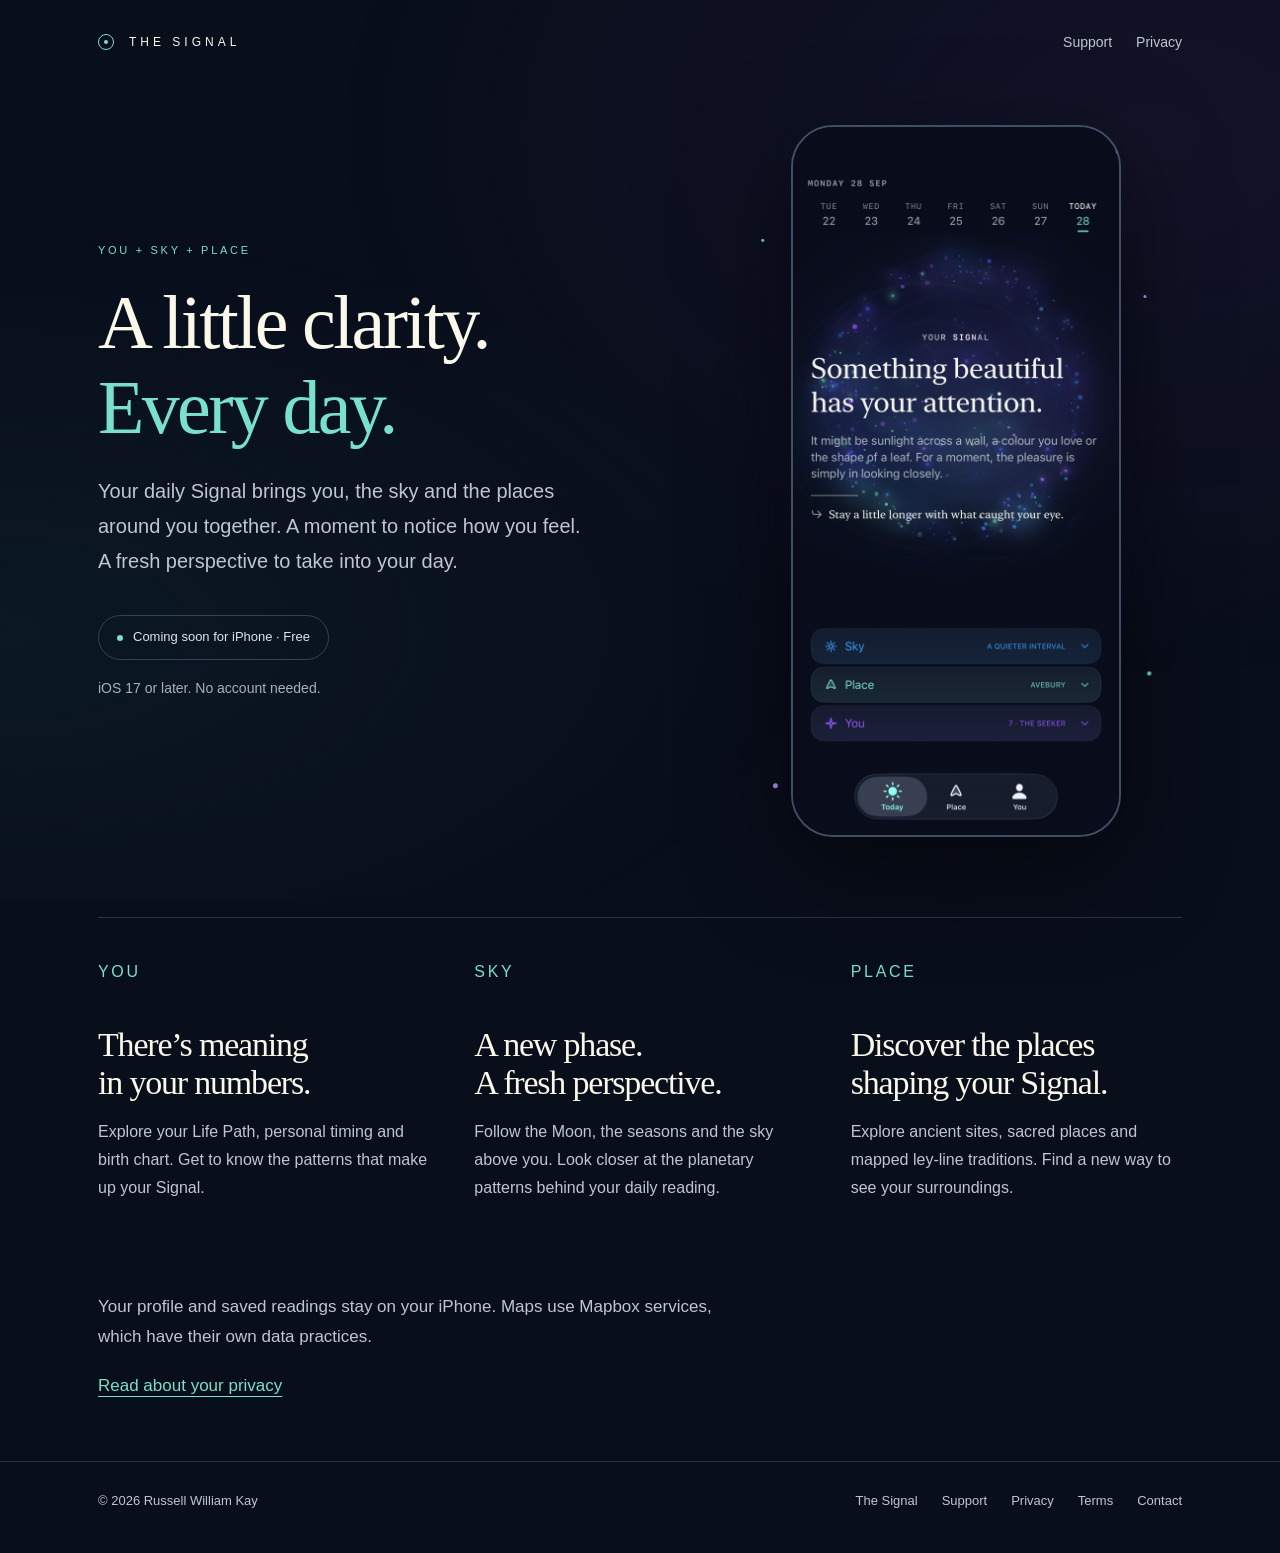
==== index.html @ af5af0f9 "Publish The Signal support, privacy and app information" ====
<!doctype html>
<html lang="en-GB"><head><meta charset="utf-8"><meta name="viewport" content="width=device-width,initial-scale=1"><meta name="theme-color" content="#090e1b"><title>A little clarity. Every day. · The Signal</title><meta name="description" content="Your daily Signal brings you, the sky and the places around you together. Astrology, numerology and spiritual place discovery for iPhone."><link rel="canonical" href="https://rwk506787.github.io/the-signal-site/"><meta property="og:title" content="A little clarity. Every day. · The Signal"><meta property="og:description" content="Your daily Signal brings you, the sky and the places around you together. Astrology, numerology and spiritual place discovery for iPhone."><meta property="og:type" content="website"><link rel="icon" href="favicon.svg" type="image/svg+xml"><link rel="stylesheet" href="styles.css"></head>
<body><a class="skip" href="#main">Skip to content</a><header><div class="shell"><a class="brand" href="index.html"><span class="mark" aria-hidden="true"></span>THE SIGNAL</a><nav aria-label="Main navigation"><a href="support.html">Support</a><a href="privacy.html">Privacy</a></nav></div></header><main id="main" class="shell"><section class="hero"><div><p class="eyebrow">You + Sky + Place</p><h1>A little clarity.<br><span>Every day.</span></h1><p class="intro">Your daily Signal brings you, the sky and the places around you together. A moment to notice how you feel. A fresh perspective to take into your day.</p><p class="coming">Coming soon for iPhone · Free</p><p class="small">iOS 17 or later. No account needed.</p></div><div class="device-space"><div class="stars" aria-hidden="true"></div><img class="device" src="assets/daily-signal.png" width="1320" height="2868" alt="The Signal Today screen showing the reading Something beautiful has your attention, with You, Sky and Place influences."></div></section><section class="features" aria-label="Explore The Signal"><div><p class="eyebrow">You</p><h2>There’s meaning<br>in your numbers.</h2><p>Explore your Life Path, personal timing and birth chart. Get to know the patterns that make up your Signal.</p></div><div><p class="eyebrow">Sky</p><h2>A new phase.<br>A fresh perspective.</h2><p>Follow the Moon, the seasons and the sky above you. Look closer at the planetary patterns behind your daily reading.</p></div><div><p class="eyebrow">Place</p><h2>Discover the places<br>shaping your Signal.</h2><p>Explore ancient sites, sacred places and mapped ley-line traditions. Find a new way to see your surroundings.</p></div></section><section class="home-cta"><p>Your profile and saved readings stay on your iPhone. Maps use Mapbox services, which have their own data practices.</p><a href="privacy.html">Read about your privacy</a></section></main><footer><div class="shell"><p>© 2026 Russell William Kay</p><nav aria-label="Footer"><a href="index.html">The Signal</a><a href="support.html">Support</a><a href="privacy.html">Privacy</a><a href="terms.html">Terms</a><a href="mailto:thesignalapp@outlook.com">Contact</a></nav></div></footer></body></html>
---- styles.css ----
*{box-sizing:border-box}html{color-scheme:dark;scroll-behavior:smooth}body{margin:0;background:#090e1b;color:#faf7eb;font:17px/1.75 -apple-system,BlinkMacSystemFont,"Segoe UI",sans-serif}body:before{content:"";position:fixed;inset:0;z-index:-1;pointer-events:none;background:radial-gradient(ellipse at 90% 15%,#39265b35,transparent 50%),radial-gradient(ellipse at 0% 70%,#16595425,transparent 45%)}a{color:#79e0cc;text-underline-offset:5px}a:hover{color:#b5fff0}a:focus-visible,summary:focus-visible{outline:2px solid #79e0cc;outline-offset:5px;border-radius:4px}.skip{position:absolute;left:16px;top:-80px;background:#111b2e;padding:10px;z-index:10}.skip:focus{top:12px}.shell{max-width:1140px;margin:auto;padding:0 28px}header{padding:30px 0}header .shell{display:flex;align-items:center;justify-content:space-between;gap:25px}.brand{text-decoration:none;color:#faf7eb;font-size:12px;letter-spacing:4px;white-space:nowrap;display:flex;align-items:center;gap:15px}.mark{width:16px;height:16px;border:1px solid #79e0cc;border-radius:50%;position:relative}.mark:after{content:"";position:absolute;inset:5px;background:#79e0cc;border-radius:50%}nav{display:flex;gap:24px;flex-wrap:wrap;font-size:14px}nav a{text-decoration:none;color:#c0c5d2}nav a[aria-current=page]{color:#79e0cc}h1,h2,h3{font-family:Georgia,"Times New Roman",serif;font-weight:400;line-height:1.12;letter-spacing:-.035em}h1{font-size:clamp(44px,6vw,76px);margin:20px 0 24px}h2{font-size:34px;margin:40px 0 16px}h3{font-size:27px;margin:0 0 16px}p,li{color:#c0c5d2}p{margin:0 0 20px}.eyebrow{font-size:11px;letter-spacing:2.7px;text-transform:uppercase;color:#79e0cc;margin:0 0 20px}.hero{display:grid;grid-template-columns:1.1fr .9fr;gap:80px;align-items:center;min-height:690px;padding:40px 0 80px}.hero h1 span{color:#79e0cc}.hero .intro{font-size:20px;max-width:490px}.coming{display:inline-flex;gap:10px;align-items:center;font-size:13px;color:#dde5ec;border:1px solid #364153;border-radius:30px;padding:10px 18px;margin:16px 0}.coming:before{content:"";width:6px;height:6px;background:#79e0cc;border-radius:50%}.device-space{position:relative;max-width:330px;margin:auto}.device-space:before{content:"";position:absolute;inset:-8%;border-radius:50%;background:radial-gradient(ellipse,#7257ba45,transparent 67%);filter:blur(20px)}.device{position:relative;width:100%;height:auto;display:block;border:2px solid #414e63;border-radius:42px;box-shadow:0 32px 100px #0008}.stars{position:absolute;inset:-45px;background:radial-gradient(circle at 4% 20%,#79e0cc 1px,transparent 2px),radial-gradient(circle at 96% 74%,#79e0cc 1px,transparent 3px),radial-gradient(circle at 13% 69%,#b293f8 1px,transparent 2px),radial-gradient(circle at 88% 9%,#faf7eb 1px,transparent 2px),radial-gradient(circle at 95% 27%,#b293f8 1px,transparent 2px),radial-gradient(circle at 7% 88%,#b293f8 2px,transparent 3px);animation:breathe 8s ease-in-out infinite;pointer-events:none}.features{display:grid;grid-template-columns:repeat(3,1fr);gap:45px;padding:40px 0 70px;border-top:1px solid #293347}.features p{font-size:16px}.article{max-width:760px;margin:45px auto 85px}.article h1{font-size:clamp(42px,6vw,60px)}.article h2{font-size:28px}.lede{font-size:20px}.note{padding:22px 26px;border-left:2px solid #79e0cc;background:#121c2d;margin:28px 0}.note p:last-child{margin:0}footer{border-top:1px solid #293347;padding:28px 0 40px}footer .shell{display:flex;justify-content:space-between;gap:28px;flex-wrap:wrap}footer p{font-size:13px;margin:0}footer nav{font-size:13px}.contact{overflow-wrap:anywhere}.small{font-size:14px;color:#a5afbf}.home-cta{padding-bottom:60px;max-width:650px}@keyframes breathe{50%{opacity:.35;transform:translateY(8px)}}@media(prefers-reduced-motion:reduce){html{scroll-behavior:auto}.stars{animation:none}}@media(max-width:720px){.shell{padding:0 23px}header{padding:24px 0}header .shell{align-items:flex-start}header nav{gap:15px;font-size:13px}.brand{font-size:10px;letter-spacing:2px;gap:10px}.hero{grid-template-columns:1fr;gap:38px;padding:35px 0 65px;min-height:0}.hero h1{font-size:54px}.hero .intro{font-size:18px}.device-space{max-width:280px}.features{grid-template-columns:1fr;gap:25px}.article{margin:25px auto 55px}.article h1{font-size:44px}.article h2{font-size:27px}footer .shell{flex-direction:column;gap:16px}}
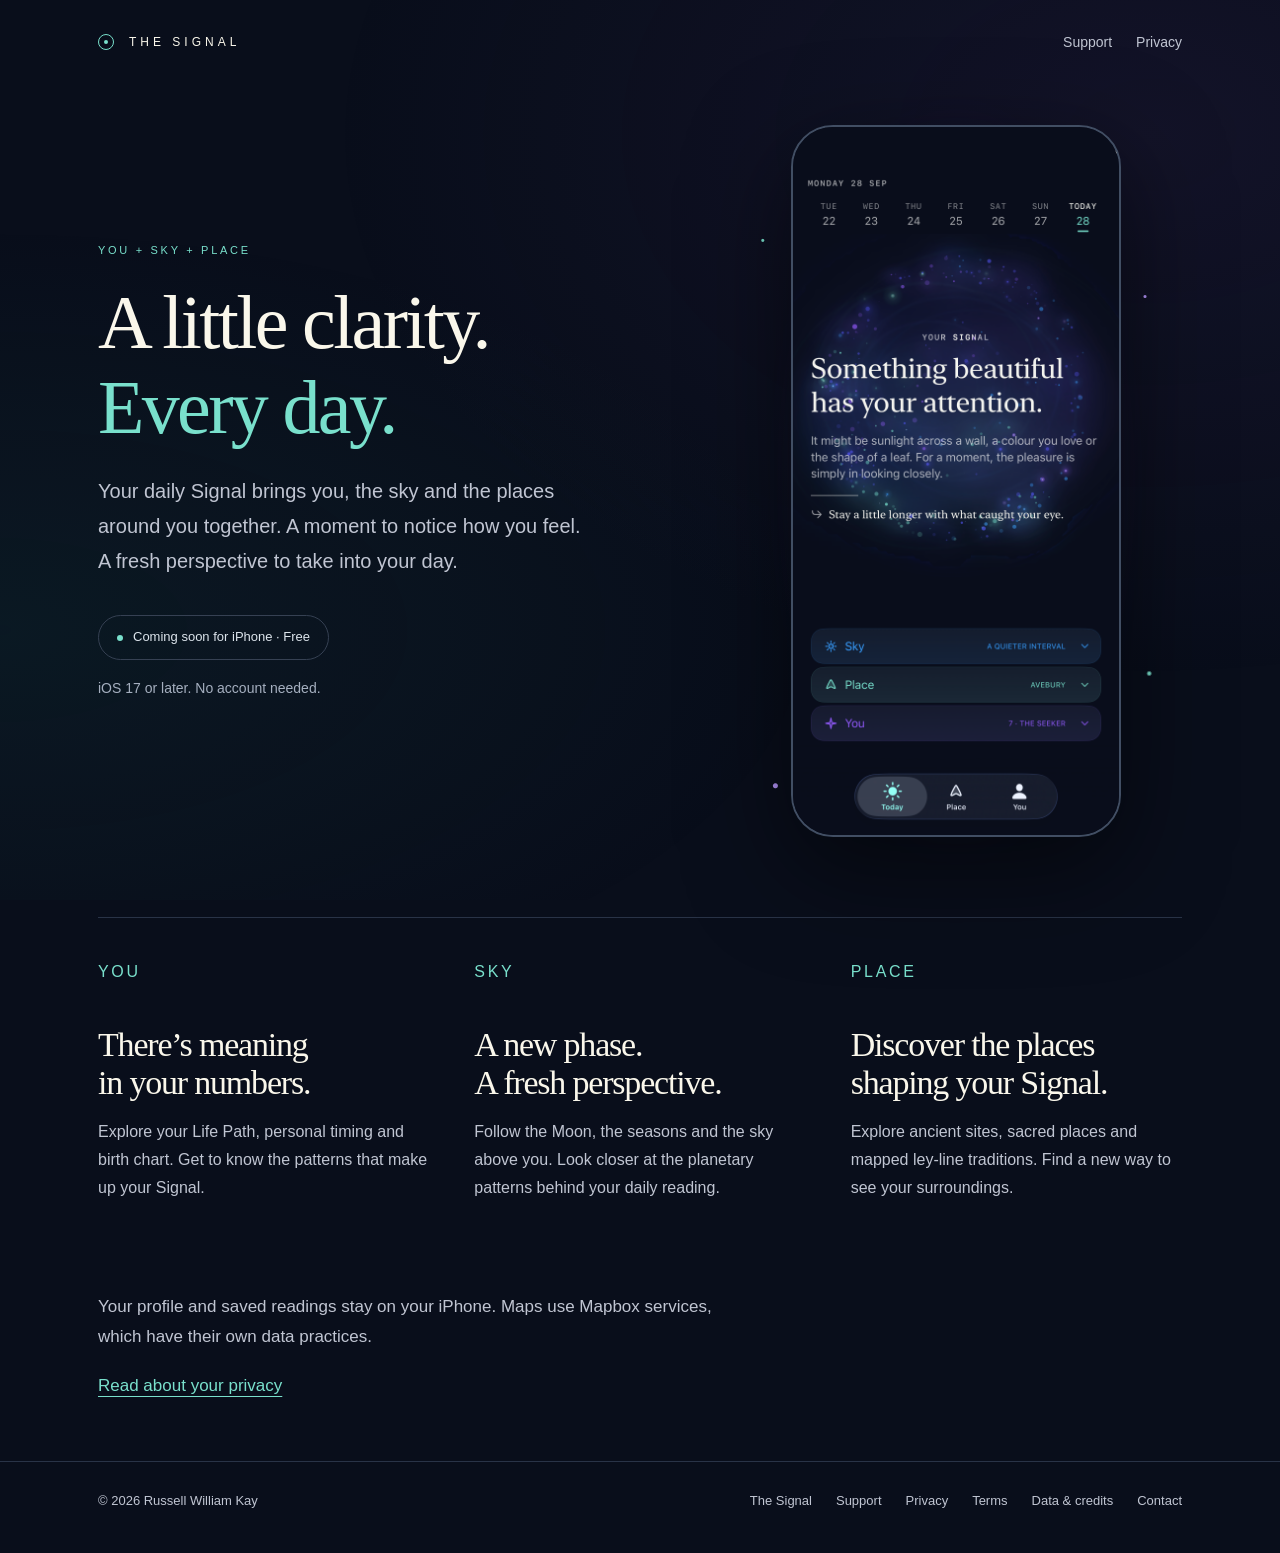
==== commit 0c4c9445: "Update The Signal public website" ====
--- a/index.html
+++ b/index.html
@@ -1,3 +1,3 @@
 <!doctype html>
 <html lang="en-GB"><head><meta charset="utf-8"><meta name="viewport" content="width=device-width,initial-scale=1"><meta name="theme-color" content="#090e1b"><title>A little clarity. Every day. · The Signal</title><meta name="description" content="Your daily Signal brings you, the sky and the places around you together. Astrology, numerology and spiritual place discovery for iPhone."><link rel="canonical" href="https://rwk506787.github.io/the-signal-site/"><meta property="og:title" content="A little clarity. Every day. · The Signal"><meta property="og:description" content="Your daily Signal brings you, the sky and the places around you together. Astrology, numerology and spiritual place discovery for iPhone."><meta property="og:type" content="website"><link rel="icon" href="favicon.svg" type="image/svg+xml"><link rel="stylesheet" href="styles.css"></head>
-<body><a class="skip" href="#main">Skip to content</a><header><div class="shell"><a class="brand" href="index.html"><span class="mark" aria-hidden="true"></span>THE SIGNAL</a><nav aria-label="Main navigation"><a href="support.html">Support</a><a href="privacy.html">Privacy</a></nav></div></header><main id="main" class="shell"><section class="hero"><div><p class="eyebrow">You + Sky + Place</p><h1>A little clarity.<br><span>Every day.</span></h1><p class="intro">Your daily Signal brings you, the sky and the places around you together. A moment to notice how you feel. A fresh perspective to take into your day.</p><p class="coming">Coming soon for iPhone · Free</p><p class="small">iOS 17 or later. No account needed.</p></div><div class="device-space"><div class="stars" aria-hidden="true"></div><img class="device" src="assets/daily-signal.png" width="1320" height="2868" alt="The Signal Today screen showing the reading Something beautiful has your attention, with You, Sky and Place influences."></div></section><section class="features" aria-label="Explore The Signal"><div><p class="eyebrow">You</p><h2>There’s meaning<br>in your numbers.</h2><p>Explore your Life Path, personal timing and birth chart. Get to know the patterns that make up your Signal.</p></div><div><p class="eyebrow">Sky</p><h2>A new phase.<br>A fresh perspective.</h2><p>Follow the Moon, the seasons and the sky above you. Look closer at the planetary patterns behind your daily reading.</p></div><div><p class="eyebrow">Place</p><h2>Discover the places<br>shaping your Signal.</h2><p>Explore ancient sites, sacred places and mapped ley-line traditions. Find a new way to see your surroundings.</p></div></section><section class="home-cta"><p>Your profile and saved readings stay on your iPhone. Maps use Mapbox services, which have their own data practices.</p><a href="privacy.html">Read about your privacy</a></section></main><footer><div class="shell"><p>© 2026 Russell William Kay</p><nav aria-label="Footer"><a href="index.html">The Signal</a><a href="support.html">Support</a><a href="privacy.html">Privacy</a><a href="terms.html">Terms</a><a href="mailto:thesignalapp@outlook.com">Contact</a></nav></div></footer></body></html>
+<body><a class="skip" href="#main">Skip to content</a><header><div class="shell"><a class="brand" href="index.html"><span class="mark" aria-hidden="true"></span>THE SIGNAL</a><nav aria-label="Main navigation"><a href="support.html">Support</a><a href="privacy.html">Privacy</a></nav></div></header><main id="main" class="shell"><section class="hero"><div><p class="eyebrow">You + Sky + Place</p><h1>A little clarity.<br><span>Every day.</span></h1><p class="intro">Your daily Signal brings you, the sky and the places around you together. A moment to notice how you feel. A fresh perspective to take into your day.</p><p class="coming">Coming soon for iPhone · Free</p><p class="small">iOS 17 or later. No account needed.</p></div><div class="device-space"><div class="stars" aria-hidden="true"></div><img class="device" src="assets/daily-signal.png" width="1320" height="2868" alt="The Signal Today screen showing the reading Something beautiful has your attention, with You, Sky and Place influences."></div></section><section class="features" aria-label="Explore The Signal"><div><p class="eyebrow">You</p><h2>There’s meaning<br>in your numbers.</h2><p>Explore your Life Path, personal timing and birth chart. Get to know the patterns that make up your Signal.</p></div><div><p class="eyebrow">Sky</p><h2>A new phase.<br>A fresh perspective.</h2><p>Follow the Moon, the seasons and the sky above you. Look closer at the planetary patterns behind your daily reading.</p></div><div><p class="eyebrow">Place</p><h2>Discover the places<br>shaping your Signal.</h2><p>Explore ancient sites, sacred places and mapped ley-line traditions. Find a new way to see your surroundings.</p></div></section><section class="home-cta"><p>Your profile and saved readings stay on your iPhone. Maps use Mapbox services, which have their own data practices.</p><a href="privacy.html">Read about your privacy</a></section></main><footer><div class="shell"><p>© 2026 Russell William Kay</p><nav aria-label="Footer"><a href="index.html">The Signal</a><a href="support.html">Support</a><a href="privacy.html">Privacy</a><a href="terms.html">Terms</a><a href="credits.html">Data &amp; credits</a><a href="mailto:thesignalapp@outlook.com">Contact</a></nav></div></footer></body></html>
